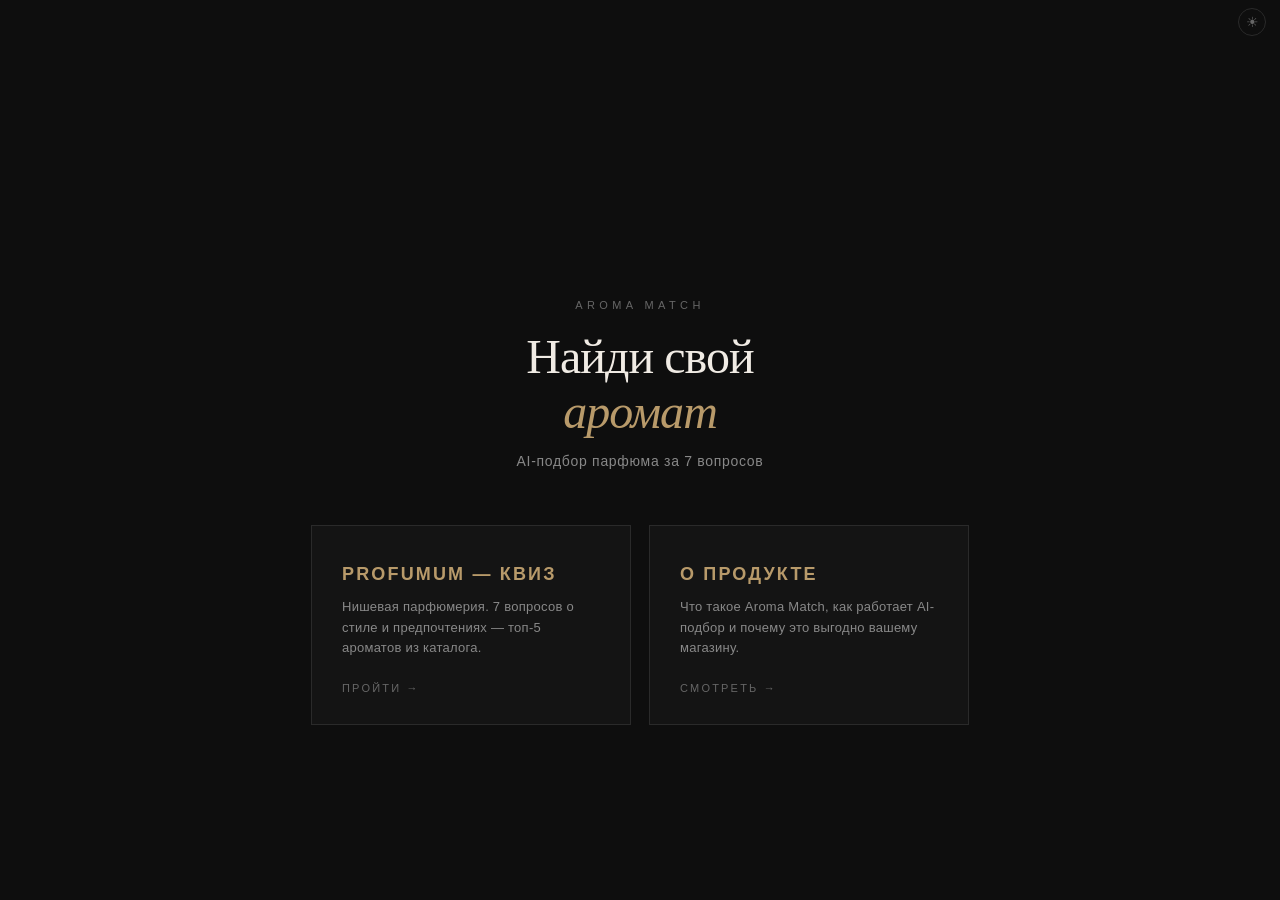
==== frontend/index.html @ b9a3e99e "Ребрендинг в Aroma Match: главная + презентация /pitch - Главная (frontend/index.html): убраны карто" ====
<!DOCTYPE html>
<html lang="ru">
<head>
  <meta charset="UTF-8" />
  <meta name="viewport" content="width=device-width, initial-scale=1.0" />
  <title>Aroma Match</title>
  <style>
    *, *::before, *::after { box-sizing: border-box; margin: 0; padding: 0; }

    :root {
      --bg:           #0e0e0e;
      --bg-card:      #141414;
      --text:         #f0ebe4;
      --text2:        #888;
      --text3:        #666;
      --border:       #2a2a2a;
      --border2:      #404040;
      --accent:       #b89a6a;
      --accent-soft:  rgba(184, 154, 106, 0.18);
      --logo-src:     url('/static/assets/logo_am_white.png');
    }

    :root[data-theme="light"] {
      --bg:           #f8f4ee;
      --bg-card:      #ffffff;
      --text:         #0d0d0d;
      --text2:        #5a5a5a;
      --text3:        #888076;
      --border:       #d4cabd;
      --border2:      #a89a85;
      --accent:       #8a7045;
      --accent-soft:  rgba(138, 112, 69, 0.12);
      --logo-src:     url('/static/assets/logo_am.png');
    }

    body {
      min-height: 100vh;
      min-height: 100dvh;
      background: var(--bg);
      color: var(--text);
      font-family: "Helvetica Neue", Arial, sans-serif;
      display: flex;
      flex-direction: column;
      align-items: center;
      justify-content: center;
      padding: 32px 24px;
      transition: background 0.25s, color 0.25s;
    }

    .theme-toggle {
      position: fixed;
      right: 14px;
      top: 8px;
      z-index: 9999;
      width: 28px;
      height: 28px;
      border-radius: 50%;
      background: none;
      border: 1px solid var(--border);
      color: var(--text3);
      font-size: 14px;
      cursor: pointer;
      display: flex;
      align-items: center;
      justify-content: center;
      transition: border-color 0.2s, color 0.2s;
    }
    .theme-toggle:hover { border-color: var(--accent); color: var(--accent); }

    .hero {
      text-align: center;
      margin-bottom: 56px;
    }
    .logo-am {
      display: block;
      margin: 0 auto 14px;
      width: 110px;
      height: 110px;
      background-image: var(--logo-src);
      background-repeat: no-repeat;
      background-position: center;
      background-size: contain;
    }
    .hero-brand {
      font-size: 11px;
      letter-spacing: 0.4em;
      color: var(--text3);
      text-transform: uppercase;
      margin-bottom: 18px;
    }
    .hero-title {
      font-size: clamp(28px, 5vw, 48px);
      font-weight: 300;
      letter-spacing: -0.02em;
      line-height: 1.15;
      margin-bottom: 14px;
      font-family: Georgia, "Times New Roman", serif;
    }
    .hero-title em {
      font-style: italic;
      color: var(--accent);
    }
    .hero-sub {
      font-size: 14px;
      color: var(--text2);
      letter-spacing: 0.05em;
    }

    .stores {
      display: flex;
      gap: 18px;
      flex-wrap: wrap;
      justify-content: center;
      width: 100%;
      max-width: 720px;
    }
    .store-card {
      flex: 1;
      min-width: 240px;
      max-width: 320px;
      text-decoration: none;
      color: inherit;
      border: 1px solid var(--border);
      padding: 38px 30px 30px;
      display: flex;
      flex-direction: column;
      gap: 12px;
      transition: border-color 0.2s, transform 0.15s, background 0.2s;
      cursor: pointer;
      background: var(--bg-card);
    }
    .store-card:hover {
      transform: translateY(-3px);
      border-color: var(--accent);
    }
    .store-logo {
      font-size: 18px;
      font-weight: 600;
      letter-spacing: 0.12em;
      text-transform: uppercase;
      color: var(--accent);
    }
    .store-desc {
      font-size: 13px;
      color: var(--text2);
      line-height: 1.55;
      letter-spacing: 0.02em;
    }
    .store-action {
      margin-top: 12px;
      font-size: 11px;
      letter-spacing: 0.2em;
      text-transform: uppercase;
      color: var(--text3);
      transition: color 0.2s;
    }
    .store-card:hover .store-action { color: var(--accent); }

    @media (max-width: 680px) {
      body { padding: 24px 18px; }
      .hero { margin-bottom: 36px; }
      .logo-am { width: 90px; }
      .stores { gap: 14px; flex-direction: column; }
      .store-card { min-width: unset; max-width: 100%; width: 100%; padding: 26px 22px 22px; }
      .store-logo { font-size: 16px; }
    }
  </style>
</head>
<body>
  <button class="theme-toggle" id="theme-toggle-btn" onclick="toggleTheme()">☀</button>

  <div class="hero">
    <div class="logo-am" role="img" aria-label="Aroma Match"></div>
    <div class="hero-brand">Aroma Match</div>
    <h1 class="hero-title">Найди свой<br><em>аромат</em></h1>
    <p class="hero-sub">AI-подбор парфюма за 7 вопросов</p>
  </div>

  <div class="stores">
    <a class="store-card" href="/profumum">
      <div class="store-logo">Profumum — Квиз</div>
      <div class="store-desc">Нишевая парфюмерия. 7 вопросов о стиле и предпочтениях — топ-5 ароматов из каталога.</div>
      <div class="store-action">Пройти →</div>
    </a>

    <a class="store-card" href="/pitch">
      <div class="store-logo">О продукте</div>
      <div class="store-desc">Что такое Aroma Match, как работает AI-подбор и почему это выгодно вашему магазину.</div>
      <div class="store-action">Смотреть →</div>
    </a>
  </div>

  <script>
    document.documentElement.setAttribute('data-theme', localStorage.getItem('parfindo-theme') || 'dark');

    function toggleTheme() {
      const next = document.documentElement.getAttribute('data-theme') === 'dark' ? 'light' : 'dark';
      document.documentElement.setAttribute('data-theme', next);
      localStorage.setItem('parfindo-theme', next);
      updateThemeButton();
    }

    function updateThemeButton() {
      const btn = document.getElementById('theme-toggle-btn');
      if (btn) btn.textContent = document.documentElement.getAttribute('data-theme') === 'dark' ? '☀' : '☽';
    }

    updateThemeButton();
  </script>
</body>
</html>
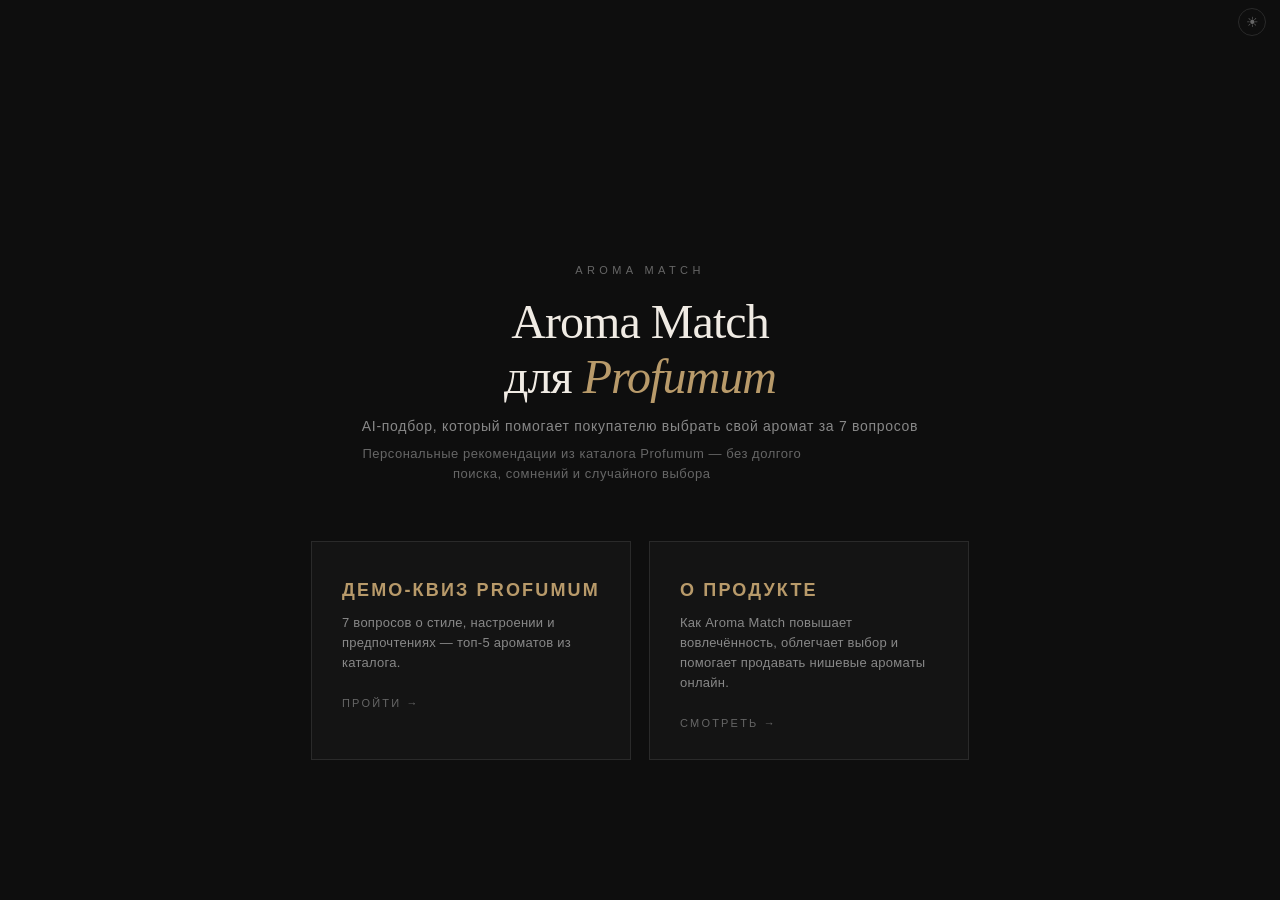
==== commit 94076293: "Правки Насти: главная B2B-лендинг для Profumum, слайд 7 → выгоды - index.html: заголовок "Aroma Matc" ====
--- a/frontend/index.html
+++ b/frontend/index.html
@@ -105,6 +105,14 @@
       color: var(--text2);
       letter-spacing: 0.05em;
     }
+    .hero-tagline {
+      font-size: 13px;
+      color: var(--text3);
+      letter-spacing: 0.04em;
+      margin-top: 10px;
+      max-width: 440px;
+      line-height: 1.55;
+    }
 
     .stores {
       display: flex;
@@ -172,20 +180,21 @@
   <div class="hero">
     <div class="logo-am" role="img" aria-label="Aroma Match"></div>
     <div class="hero-brand">Aroma Match</div>
-    <h1 class="hero-title">Найди свой<br><em>аромат</em></h1>
-    <p class="hero-sub">AI-подбор парфюма за 7 вопросов</p>
+    <h1 class="hero-title">Aroma Match<br>для <em>Profumum</em></h1>
+    <p class="hero-sub">AI-подбор, который помогает покупателю выбрать свой аромат за 7 вопросов</p>
+    <p class="hero-tagline">Персональные рекомендации из каталога Profumum — без долгого поиска, сомнений и случайного выбора</p>
   </div>
 
   <div class="stores">
     <a class="store-card" href="/profumum">
-      <div class="store-logo">Profumum — Квиз</div>
-      <div class="store-desc">Нишевая парфюмерия. 7 вопросов о стиле и предпочтениях — топ-5 ароматов из каталога.</div>
+      <div class="store-logo">Демо-квиз Profumum</div>
+      <div class="store-desc">7 вопросов о стиле, настроении и предпочтениях — топ-5 ароматов из каталога.</div>
       <div class="store-action">Пройти →</div>
     </a>
 
     <a class="store-card" href="/pitch">
       <div class="store-logo">О продукте</div>
-      <div class="store-desc">Что такое Aroma Match, как работает AI-подбор и почему это выгодно вашему магазину.</div>
+      <div class="store-desc">Как Aroma Match повышает вовлечённость, облегчает выбор и помогает продавать нишевые ароматы онлайн.</div>
       <div class="store-action">Смотреть →</div>
     </a>
   </div>
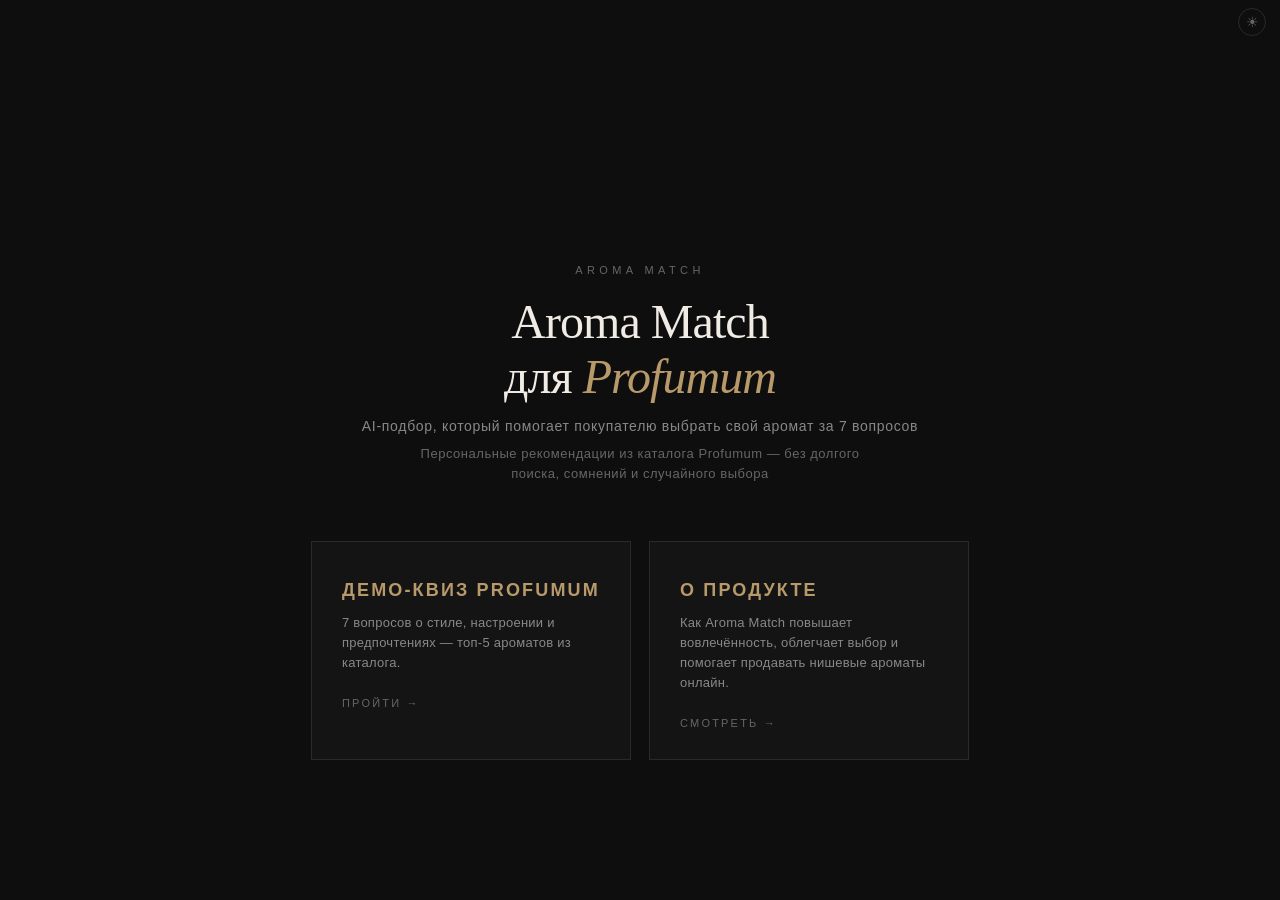
==== commit 49cf5ca8: "Главная: отцентровать hero-tagline (margin: auto + text-align: center) Co-Authored-By: Claude Sonnet" ====
--- a/frontend/index.html
+++ b/frontend/index.html
@@ -109,9 +109,10 @@
       font-size: 13px;
       color: var(--text3);
       letter-spacing: 0.04em;
-      margin-top: 10px;
+      margin: 10px auto 0;
       max-width: 440px;
       line-height: 1.55;
+      text-align: center;
     }
 
     .stores {
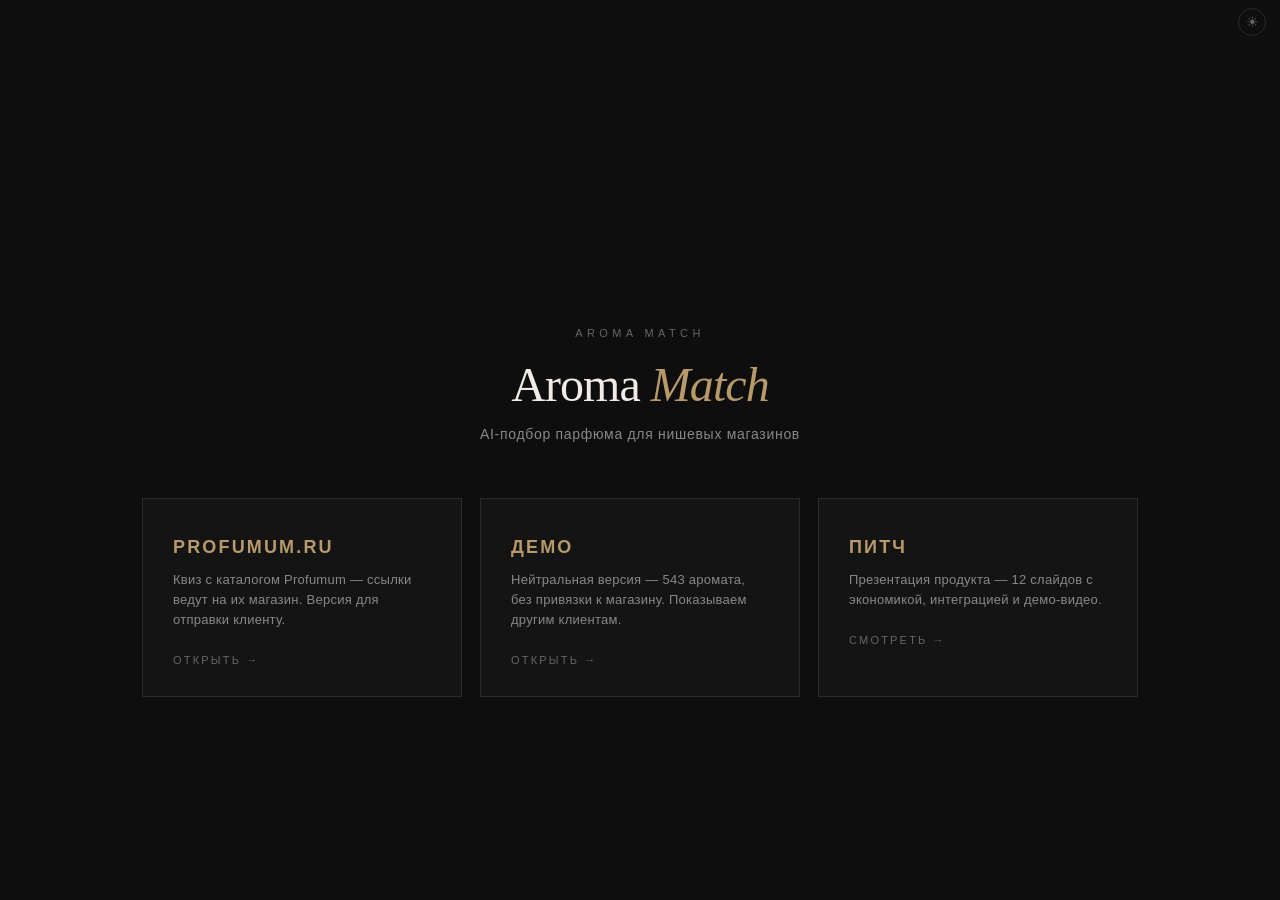
==== commit 91b5da86: "Главная: лаунчпад с тремя карточками (Profumum / Демо / Питч) Co-Authored-By: Claude Sonnet 4.6 <nor" ====
--- a/frontend/index.html
+++ b/frontend/index.html
@@ -121,7 +121,7 @@
       flex-wrap: wrap;
       justify-content: center;
       width: 100%;
-      max-width: 720px;
+      max-width: 1000px;
     }
     .store-card {
       flex: 1;
@@ -181,21 +181,26 @@
   <div class="hero">
     <div class="logo-am" role="img" aria-label="Aroma Match"></div>
     <div class="hero-brand">Aroma Match</div>
-    <h1 class="hero-title">Aroma Match<br>для <em>Profumum</em></h1>
-    <p class="hero-sub">AI-подбор, который помогает покупателю выбрать свой аромат за 7 вопросов</p>
-    <p class="hero-tagline">Персональные рекомендации из каталога Profumum — без долгого поиска, сомнений и случайного выбора</p>
+    <h1 class="hero-title">Aroma <em>Match</em></h1>
+    <p class="hero-sub">AI-подбор парфюма для нишевых магазинов</p>
   </div>
 
   <div class="stores">
     <a class="store-card" href="/profumum">
-      <div class="store-logo">Демо-квиз Profumum</div>
-      <div class="store-desc">7 вопросов о стиле, настроении и предпочтениях — топ-5 ароматов из каталога.</div>
-      <div class="store-action">Пройти →</div>
+      <div class="store-logo">Profumum.ru</div>
+      <div class="store-desc">Квиз с каталогом Profumum — ссылки ведут на их магазин. Версия для отправки клиенту.</div>
+      <div class="store-action">Открыть →</div>
     </a>
 
+    <a class="store-card" href="/demo">
+      <div class="store-logo">Демо</div>
+      <div class="store-desc">Нейтральная версия — 543 аромата, без привязки к магазину. Показываем другим клиентам.</div>
+      <div class="store-action">Открыть →</div>
+    </a>
+
     <a class="store-card" href="/pitch">
-      <div class="store-logo">О продукте</div>
-      <div class="store-desc">Как Aroma Match повышает вовлечённость, облегчает выбор и помогает продавать нишевые ароматы онлайн.</div>
+      <div class="store-logo">Питч</div>
+      <div class="store-desc">Презентация продукта — 12 слайдов с экономикой, интеграцией и демо-видео.</div>
       <div class="store-action">Смотреть →</div>
     </a>
   </div>
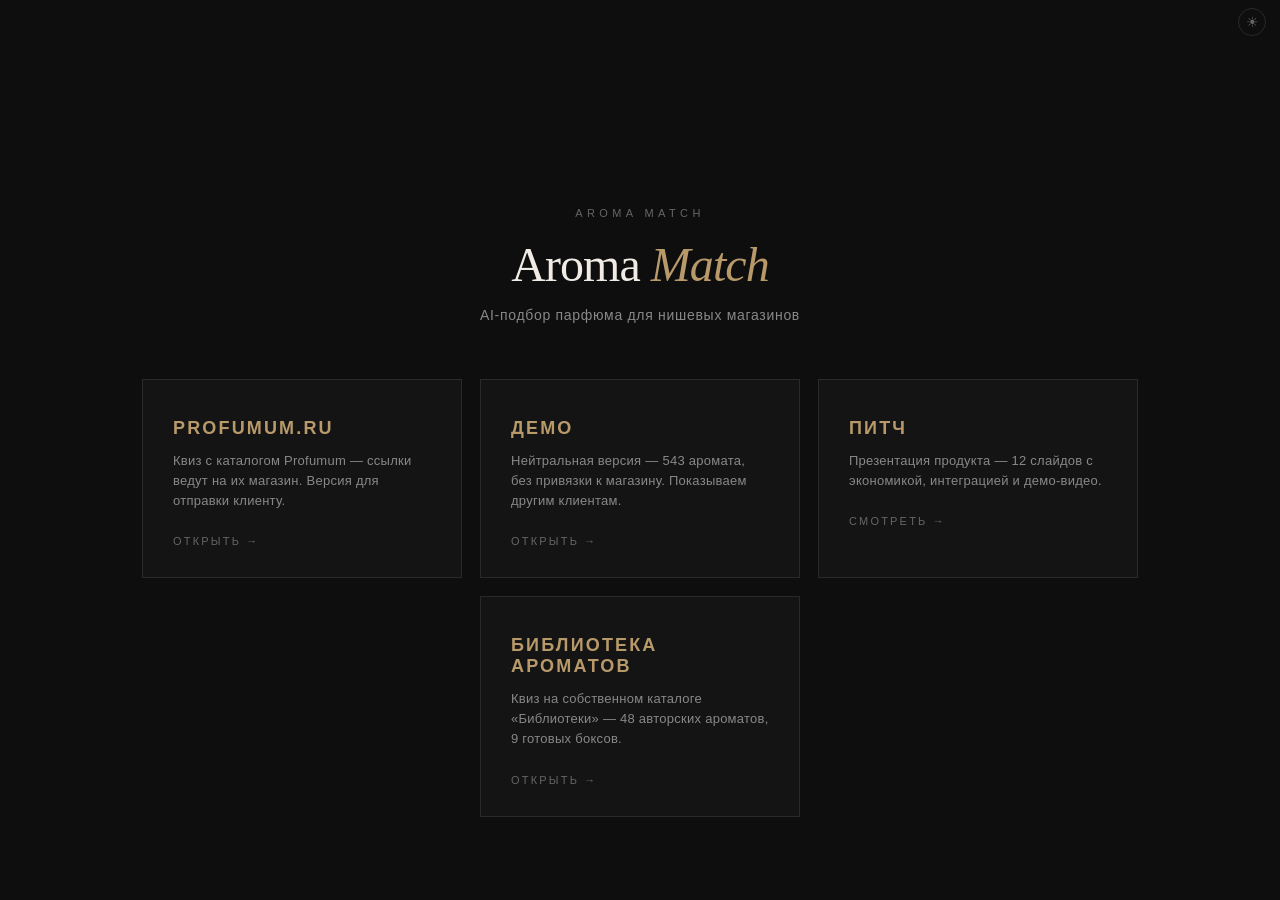
==== commit 929a3dba: "Библиотека ароматов: демо-квиз + карточка на главной — Новый квиз /biblioteka: 7 образных вопросов, " ====
--- a/frontend/index.html
+++ b/frontend/index.html
@@ -203,6 +203,12 @@
       <div class="store-desc">Презентация продукта — 12 слайдов с экономикой, интеграцией и демо-видео.</div>
       <div class="store-action">Смотреть →</div>
     </a>
+
+    <a class="store-card" href="/biblioteka" onclick="localStorage.setItem('parfindo-theme','light')">
+      <div class="store-logo">Библиотека ароматов</div>
+      <div class="store-desc">Квиз на собственном каталоге «Библиотеки» — 48 авторских ароматов, 9 готовых боксов.</div>
+      <div class="store-action">Открыть →</div>
+    </a>
   </div>
 
   <script>
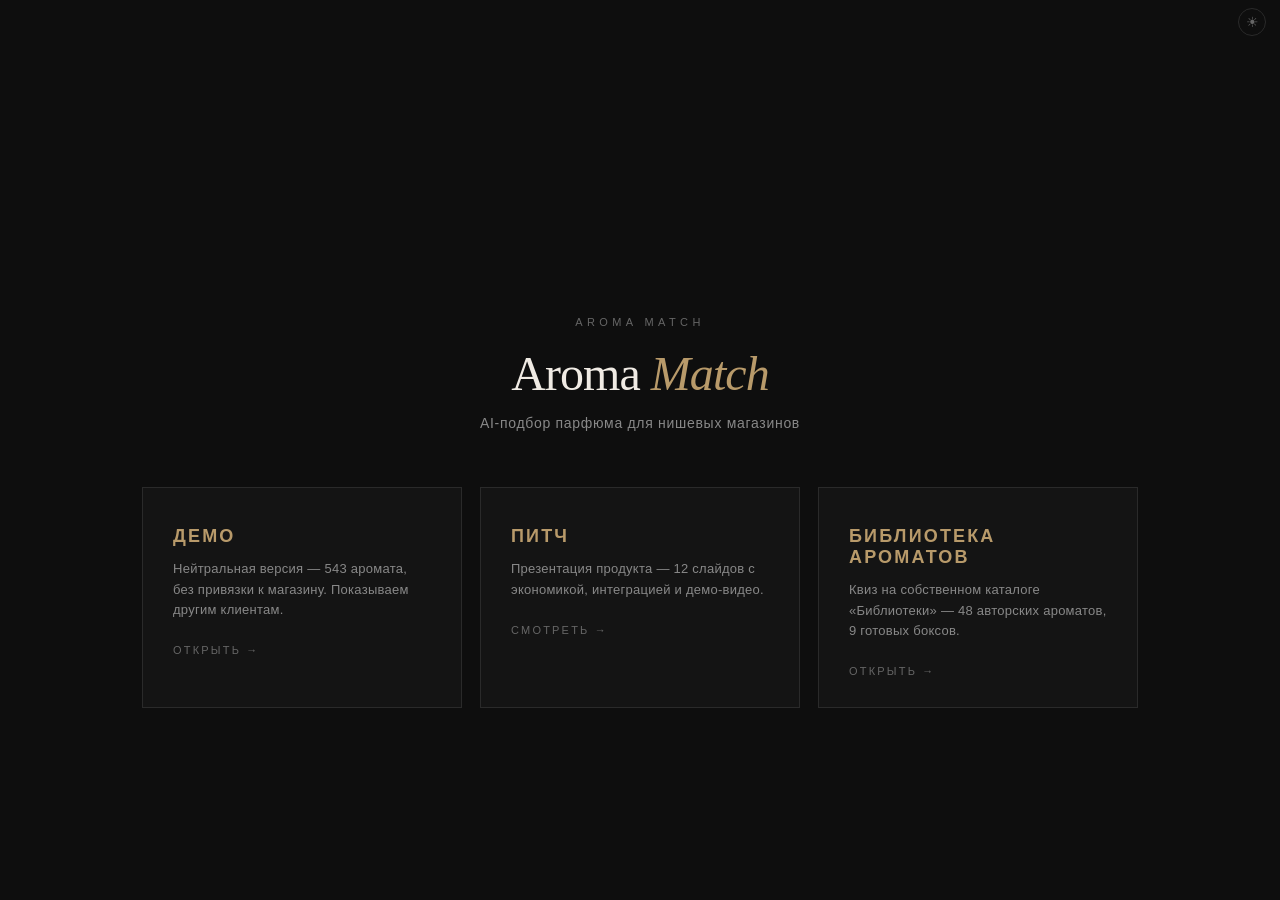
==== commit 4195058b: "Главная: скрыть Profumum, демо → сразу на квиз, Railway URL в CLAUDE.md Co-Authored-By: Claude Sonne" ====
--- a/frontend/index.html
+++ b/frontend/index.html
@@ -186,13 +186,15 @@
   </div>
 
   <div class="stores">
+    <!-- PROFUMUM HIDDEN: карточка скрыта с главной, страница /profumum доступна по прямой ссылке
     <a class="store-card" href="/profumum">
       <div class="store-logo">Profumum.ru</div>
       <div class="store-desc">Квиз с каталогом Profumum — ссылки ведут на их магазин. Версия для отправки клиенту.</div>
       <div class="store-action">Открыть →</div>
     </a>
-
-    <a class="store-card" href="/demo">
+    -->
+
+    <a class="store-card" href="/quiz/demo">
       <div class="store-logo">Демо</div>
       <div class="store-desc">Нейтральная версия — 543 аромата, без привязки к магазину. Показываем другим клиентам.</div>
       <div class="store-action">Открыть →</div>
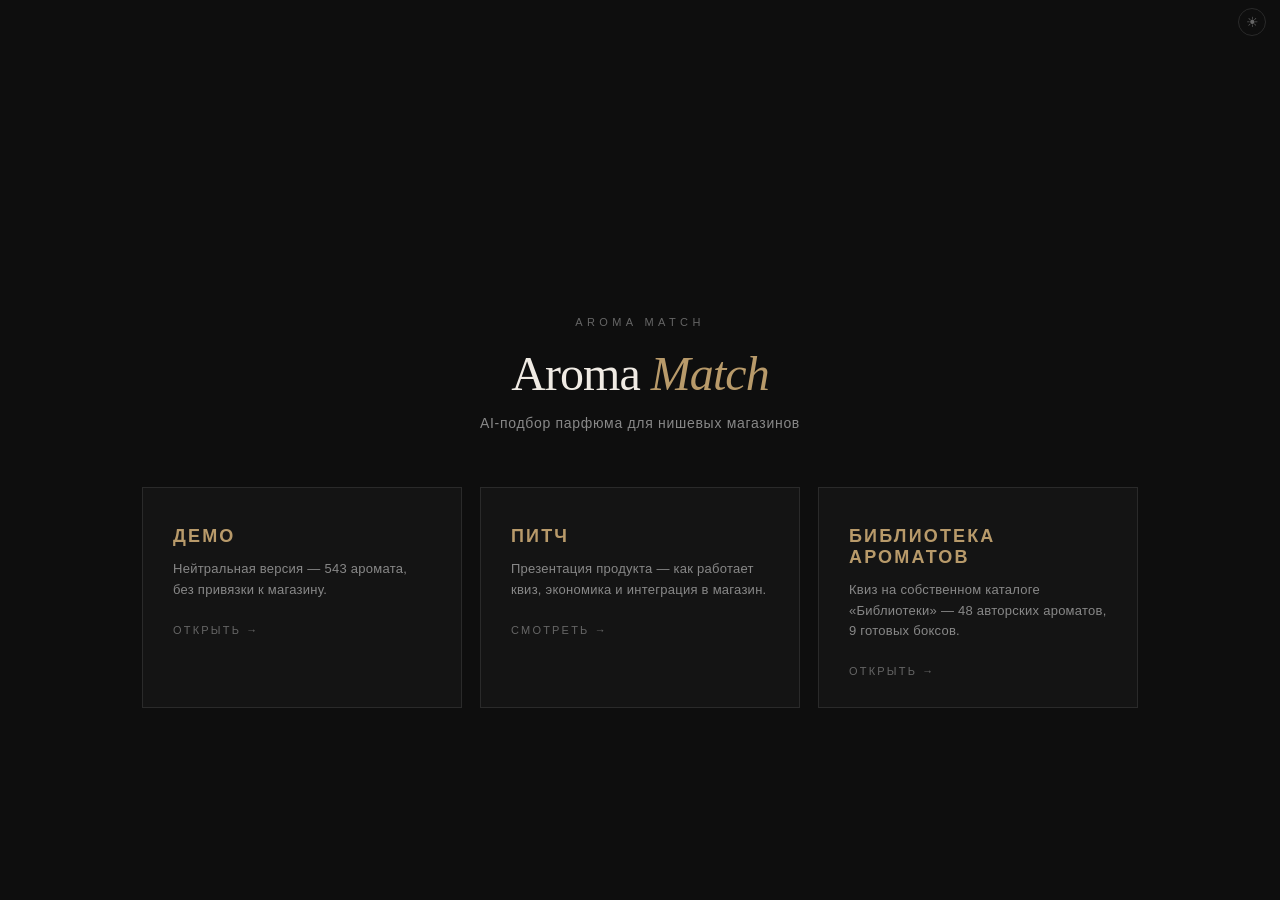
==== commit 082450b9: "Фиксы: логотип квиза → главная, текст карточек, Q5 библиотеки — quiz/app.js: логотип → / (не /demo)," ====
--- a/frontend/index.html
+++ b/frontend/index.html
@@ -196,13 +196,13 @@
 
     <a class="store-card" href="/quiz/demo">
       <div class="store-logo">Демо</div>
-      <div class="store-desc">Нейтральная версия — 543 аромата, без привязки к магазину. Показываем другим клиентам.</div>
+      <div class="store-desc">Нейтральная версия — 543 аромата, без привязки к магазину.</div>
       <div class="store-action">Открыть →</div>
     </a>
 
     <a class="store-card" href="/pitch">
       <div class="store-logo">Питч</div>
-      <div class="store-desc">Презентация продукта — 12 слайдов с экономикой, интеграцией и демо-видео.</div>
+      <div class="store-desc">Презентация продукта — как работает квиз, экономика и интеграция в магазин.</div>
       <div class="store-action">Смотреть →</div>
     </a>
 
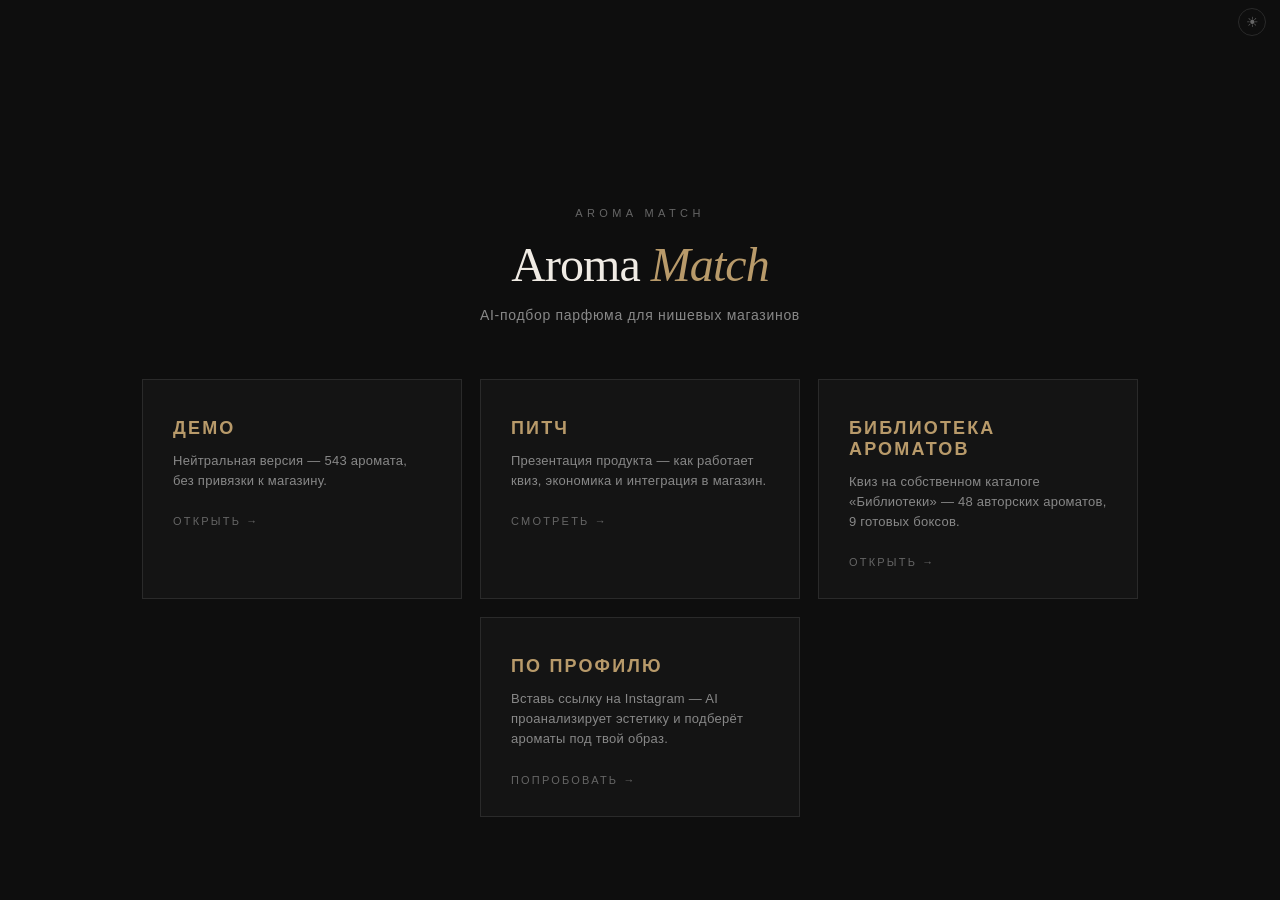
==== commit a5c94965: "Главная: карточка «По профилю» → /social-demo" ====
--- a/frontend/index.html
+++ b/frontend/index.html
@@ -211,6 +211,12 @@
       <div class="store-desc">Квиз на собственном каталоге «Библиотеки» — 48 авторских ароматов, 9 готовых боксов.</div>
       <div class="store-action">Открыть →</div>
     </a>
+
+    <a class="store-card" href="/social-demo">
+      <div class="store-logo">По профилю</div>
+      <div class="store-desc">Вставь ссылку на Instagram — AI проанализирует эстетику и подберёт ароматы под твой образ.</div>
+      <div class="store-action">Попробовать →</div>
+    </a>
   </div>
 
   <script>
